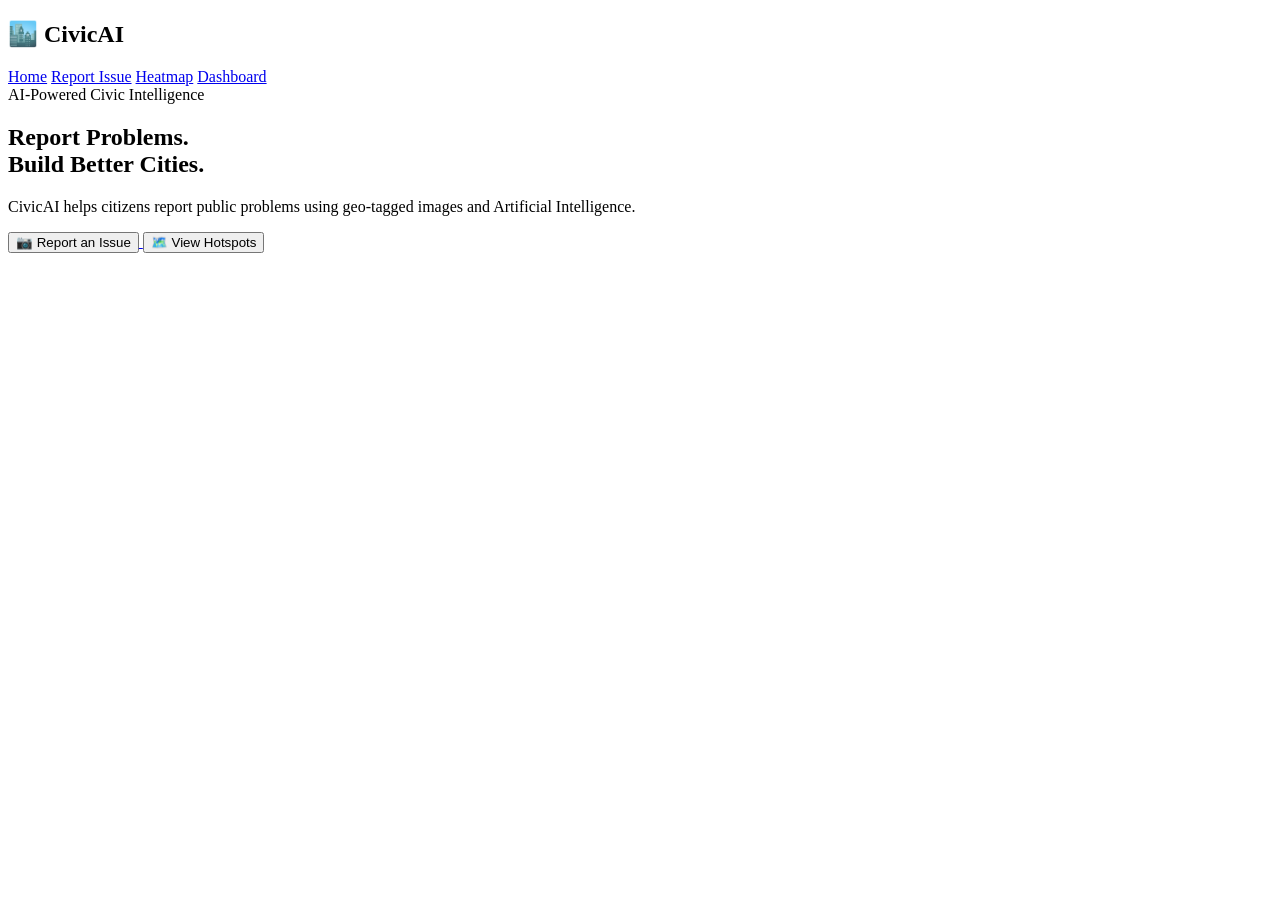
==== index.html @ 9c53da56 "index.html" ====
<!DOCTYPE html>
<html lang="en">
<head>
    <meta charset="UTF-8">
    <meta name="viewport" content="width=device-width, initial-scale=1.0">
    <title>CivicAI - Home</title>
    <link rel="stylesheet" href="css/style.css">
</head>

<body>

<header>
    <nav>
        <h2>🏙️ CivicAI</h2>

        <div class="nav-links">
            <a href="index.html">Home</a>
            <a href="report.html">Report Issue</a>
            <a href="heatmap.html">Heatmap</a>
            <a href="dashboard.html">Dashboard</a>
        </div>
    </nav>
</header>

<section class="hero">

    <div class="hero-content">
        <span class="badge">AI-Powered Civic Intelligence</span>

        <h1>
            Report Problems.<br>
            <span>Build Better Cities.</span>
        </h1>

        <p>
            CivicAI helps citizens report public problems using
            geo-tagged images and Artificial Intelligence.
        </p>

        <div class="hero-buttons">
            <a href="report.html">
                <button>📷 Report an Issue</button>
            </a>

            <a href="heatmap.html">
                <button class="secondary">🗺️ View Hotspots</button>
            </a>
        </div>
    </div>
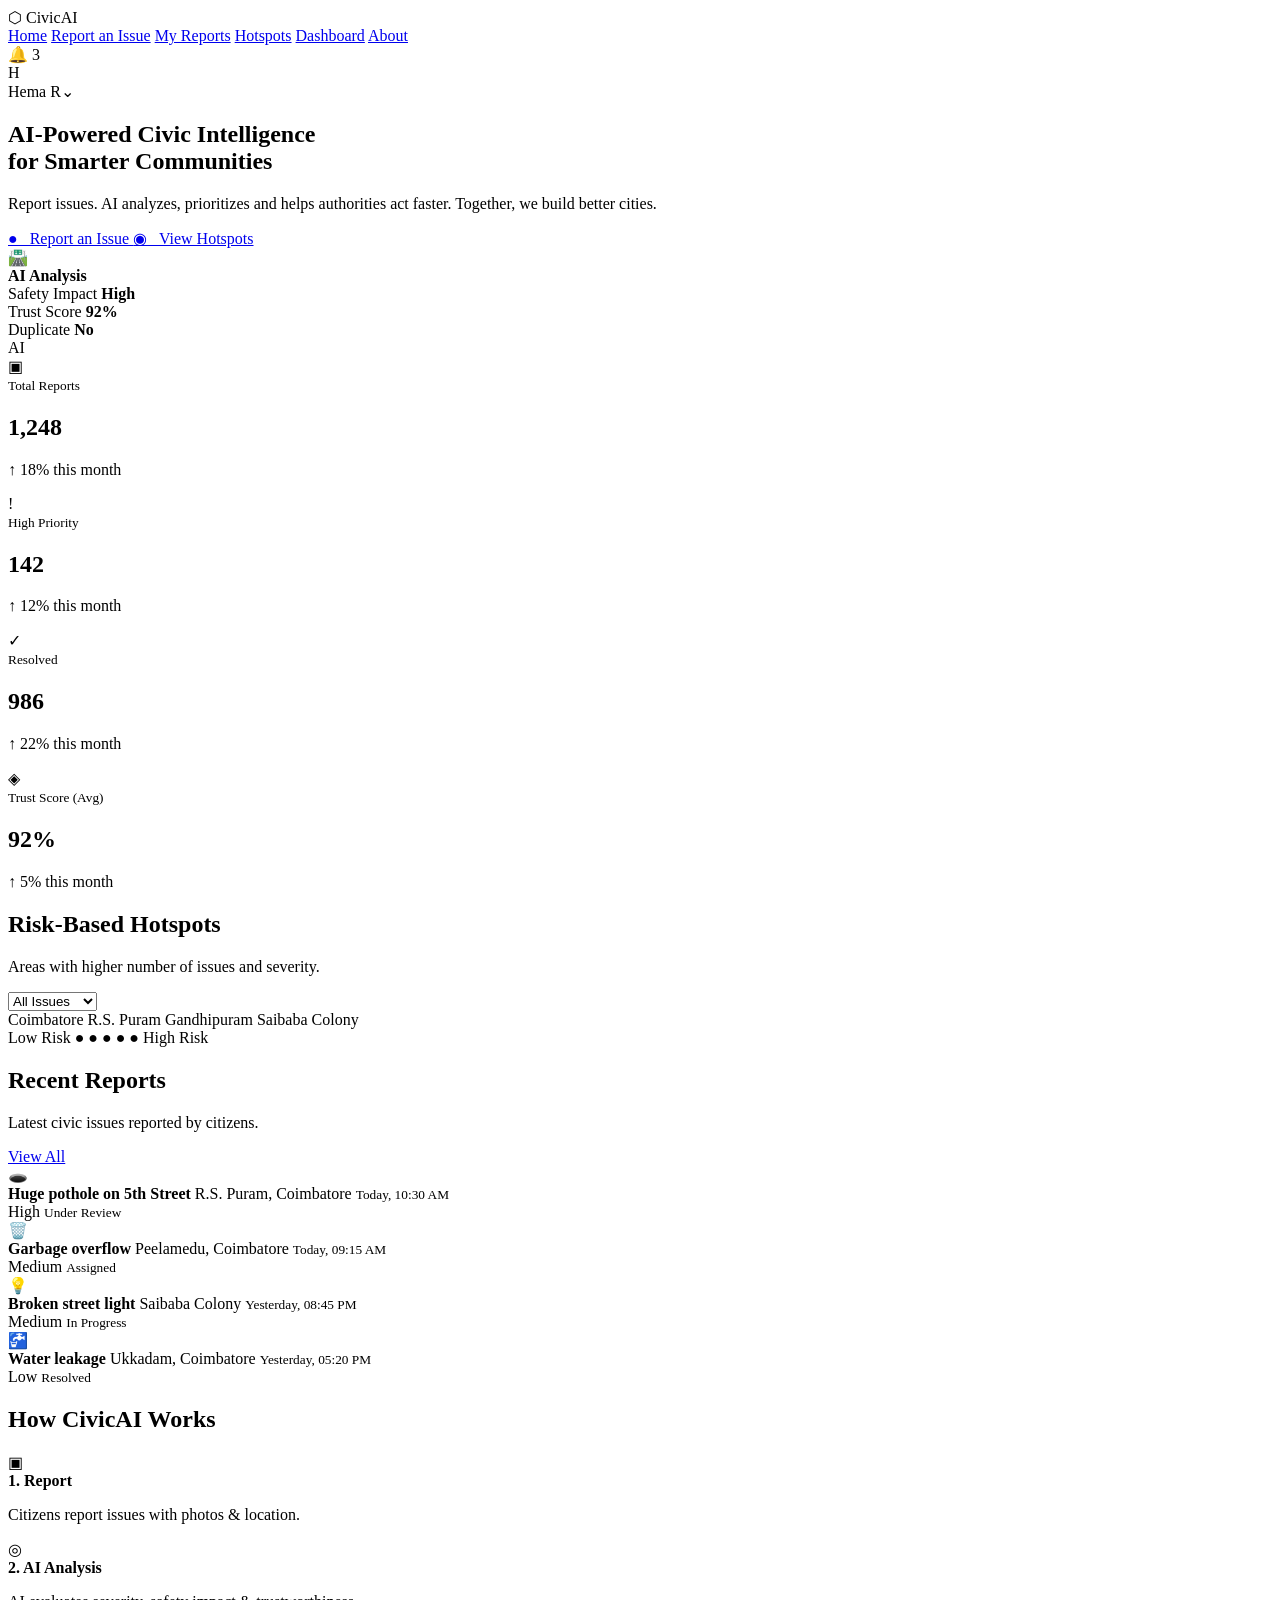
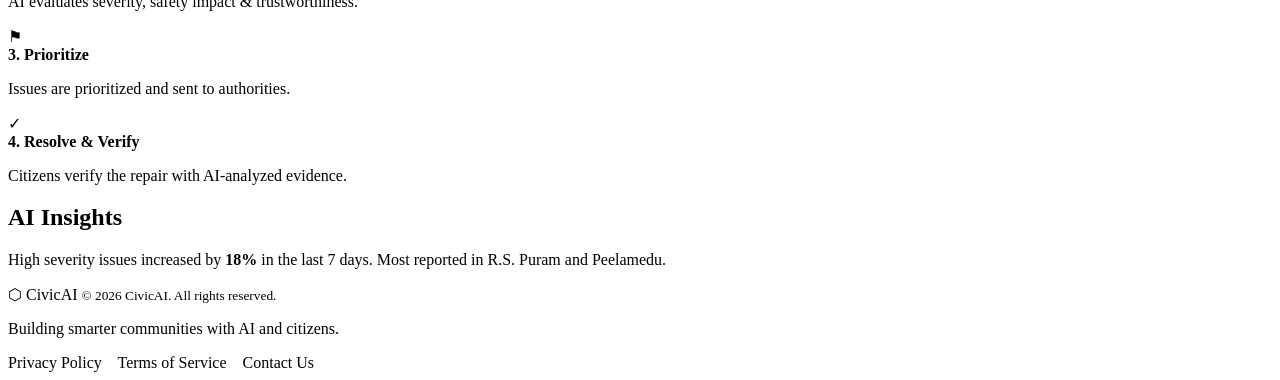
==== commit baaa2aa8: "index.html Updated the title and navigation structure in the HTML file. Enhanced hero section text a" ====
--- a/index.html
+++ b/index.html
@@ -3,47 +3,350 @@
 <head>
     <meta charset="UTF-8">
     <meta name="viewport" content="width=device-width, initial-scale=1.0">
-    <title>CivicAI - Home</title>
+    <title>CivicAI | Home</title>
     <link rel="stylesheet" href="css/style.css">
 </head>
 
 <body>
 
-<header>
+<header class="navbar">
+    <div class="logo">
+        <span class="logo-icon">⬡</span>
+        Civic<span>AI</span>
+    </div>
+
     <nav>
-        <h2>🏙️ CivicAI</h2>
-
-        <div class="nav-links">
-            <a href="index.html">Home</a>
-            <a href="report.html">Report Issue</a>
-            <a href="heatmap.html">Heatmap</a>
-            <a href="dashboard.html">Dashboard</a>
-        </div>
+        <a class="active" href="index.html">Home</a>
+        <a href="report.html">Report an Issue</a>
+        <a href="dashboard.html">My Reports</a>
+        <a href="heatmap.html">Hotspots</a>
+        <a href="dashboard.html">Dashboard</a>
+        <a href="#">About</a>
     </nav>
+
+    <div class="profile">
+        🔔 <span class="notification">3</span>
+        <div class="avatar">H</div>
+        Hema R⌄
+    </div>
 </header>
 
+
+<main>
+
 <section class="hero">
 
-    <div class="hero-content">
-        <span class="badge">AI-Powered Civic Intelligence</span>
+    <div class="hero-text">
 
         <h1>
-            Report Problems.<br>
-            <span>Build Better Cities.</span>
+            AI-Powered Civic Intelligence<br>
+            for <span>Smarter Communities</span>
         </h1>
 
         <p>
-            CivicAI helps citizens report public problems using
-            geo-tagged images and Artificial Intelligence.
+            Report issues. AI analyzes, prioritizes and helps authorities
+            act faster. Together, we build better cities.
         </p>
 
         <div class="hero-buttons">
-            <a href="report.html">
-                <button>📷 Report an Issue</button>
+
+            <a href="report.html" class="btn primary">
+                ● &nbsp; Report an Issue
             </a>
 
-            <a href="heatmap.html">
-                <button class="secondary">🗺️ View Hotspots</button>
+            <a href="heatmap.html" class="btn secondary">
+                ◉ &nbsp; View Hotspots
             </a>
-        </div>
-    </div>
+
+        </div>
+
+    </div>
+
+
+    <div class="hero-visual">
+
+        <div class="phone">
+
+            <div class="phone-image">
+                🛣️
+            </div>
+
+            <div class="phone-analysis">
+
+                <strong>AI Analysis</strong>
+
+                <div>
+                    Safety Impact
+                    <b class="red-text">High</b>
+                </div>
+
+                <div>
+                    Trust Score
+                    <b class="green-text">92%</b>
+                </div>
+
+                <div>
+                    Duplicate
+                    <b class="green-text">No</b>
+                </div>
+
+            </div>
+
+        </div>
+
+        <div class="ai-chip">AI</div>
+
+    </div>
+
+</section>
+
+
+<section class="stats">
+
+    <div class="stat-card">
+        <div class="stat-icon blue-icon">▣</div>
+        <div>
+            <small>Total Reports</small>
+            <h2>1,248</h2>
+            <p class="growth">↑ 18% this month</p>
+        </div>
+    </div>
+
+    <div class="stat-card">
+        <div class="stat-icon red-icon">!</div>
+        <div>
+            <small>High Priority</small>
+            <h2>142</h2>
+            <p class="growth">↑ 12% this month</p>
+        </div>
+    </div>
+
+    <div class="stat-card">
+        <div class="stat-icon yellow-icon">✓</div>
+        <div>
+            <small>Resolved</small>
+            <h2>986</h2>
+            <p class="growth">↑ 22% this month</p>
+        </div>
+    </div>
+
+    <div class="stat-card">
+        <div class="stat-icon green-icon">◈</div>
+        <div>
+            <small>Trust Score (Avg)</small>
+            <h2>92%</h2>
+            <p class="growth">↑ 5% this month</p>
+        </div>
+    </div>
+
+</section>
+
+
+<section class="dashboard-grid">
+
+    <div class="panel hotspot-panel">
+
+        <div class="panel-header">
+            <div>
+                <h2>Risk-Based Hotspots</h2>
+                <p>Areas with higher number of issues and severity.</p>
+            </div>
+
+            <select>
+                <option>All Issues</option>
+                <option>Potholes</option>
+                <option>Garbage</option>
+                <option>Streetlights</option>
+            </select>
+        </div>
+
+        <div class="fake-map">
+
+            <span class="map-city">Coimbatore</span>
+
+            <span class="place place1">R.S. Puram</span>
+            <span class="place place2">Gandhipuram</span>
+            <span class="place place3">Saibaba Colony</span>
+
+            <span class="heat h1"></span>
+            <span class="heat h2"></span>
+            <span class="heat h3"></span>
+            <span class="heat h4"></span>
+            <span class="heat h5"></span>
+
+        </div>
+
+        <div class="map-scale">
+            Low Risk
+            <span>● ● ● ● ●</span>
+            High Risk
+        </div>
+
+    </div>
+
+
+    <div class="panel reports-panel">
+
+        <div class="panel-header">
+            <div>
+                <h2>Recent Reports</h2>
+                <p>Latest civic issues reported by citizens.</p>
+            </div>
+
+            <a href="dashboard.html">View All</a>
+        </div>
+
+
+        <div class="report-item">
+
+            <div class="report-img">🕳️</div>
+
+            <div class="report-info">
+                <strong>Huge pothole on 5th Street</strong>
+                <span>R.S. Puram, Coimbatore</span>
+                <small>Today, 10:30 AM</small>
+            </div>
+
+            <div>
+                <span class="badge high">High</span>
+                <small>Under Review</small>
+            </div>
+
+        </div>
+
+
+        <div class="report-item">
+
+            <div class="report-img">🗑️</div>
+
+            <div class="report-info">
+                <strong>Garbage overflow</strong>
+                <span>Peelamedu, Coimbatore</span>
+                <small>Today, 09:15 AM</small>
+            </div>
+
+            <div>
+                <span class="badge medium">Medium</span>
+                <small>Assigned</small>
+            </div>
+
+        </div>
+
+
+        <div class="report-item">
+
+            <div class="report-img">💡</div>
+
+            <div class="report-info">
+                <strong>Broken street light</strong>
+                <span>Saibaba Colony</span>
+                <small>Yesterday, 08:45 PM</small>
+            </div>
+
+            <div>
+                <span class="badge medium">Medium</span>
+                <small>In Progress</small>
+            </div>
+
+        </div>
+
+
+        <div class="report-item">
+
+            <div class="report-img">🚰</div>
+
+            <div class="report-info">
+                <strong>Water leakage</strong>
+                <span>Ukkadam, Coimbatore</span>
+                <small>Yesterday, 05:20 PM</small>
+            </div>
+
+            <div>
+                <span class="badge low">Low</span>
+                <small>Resolved</small>
+            </div>
+
+        </div>
+
+    </div>
+
+
+    <div class="panel works-panel">
+
+        <h2>How CivicAI Works</h2>
+
+        <div class="work">
+            <span>▣</span>
+            <div>
+                <b>1. Report</b>
+                <p>Citizens report issues with photos & location.</p>
+            </div>
+        </div>
+
+        <div class="work">
+            <span>◎</span>
+            <div>
+                <b>2. AI Analysis</b>
+                <p>AI evaluates severity, safety impact & trustworthiness.</p>
+            </div>
+        </div>
+
+        <div class="work">
+            <span>⚑</span>
+            <div>
+                <b>3. Prioritize</b>
+                <p>Issues are prioritized and sent to authorities.</p>
+            </div>
+        </div>
+
+        <div class="work">
+            <span>✓</span>
+            <div>
+                <b>4. Resolve & Verify</b>
+                <p>Citizens verify the repair with AI-analyzed evidence.</p>
+            </div>
+        </div>
+
+    </div>
+
+
+    <div class="panel insights-panel">
+
+        <h2>AI Insights</h2>
+
+        <div class="mini-chart">
+            <div></div>
+        </div>
+
+        <p>
+            High severity issues increased by <b>18%</b>
+            in the last 7 days. Most reported in
+            R.S. Puram and Peelamedu.
+        </p>
+
+    </div>
+
+</section>
+
+</main>
+
+
+<footer>
+
+    <div class="footer-logo">
+        ⬡ CivicAI
+        <small>© 2026 CivicAI. All rights reserved.</small>
+    </div>
+
+    <p>Building smarter communities with AI and citizens.</p>
+
+    <div class="footer-links">
+        Privacy Policy &nbsp;&nbsp;
+        Terms of Service &nbsp;&nbsp;
+        Contact Us
+    </div>
+
+</footer>
+
+</body>
+</html>
